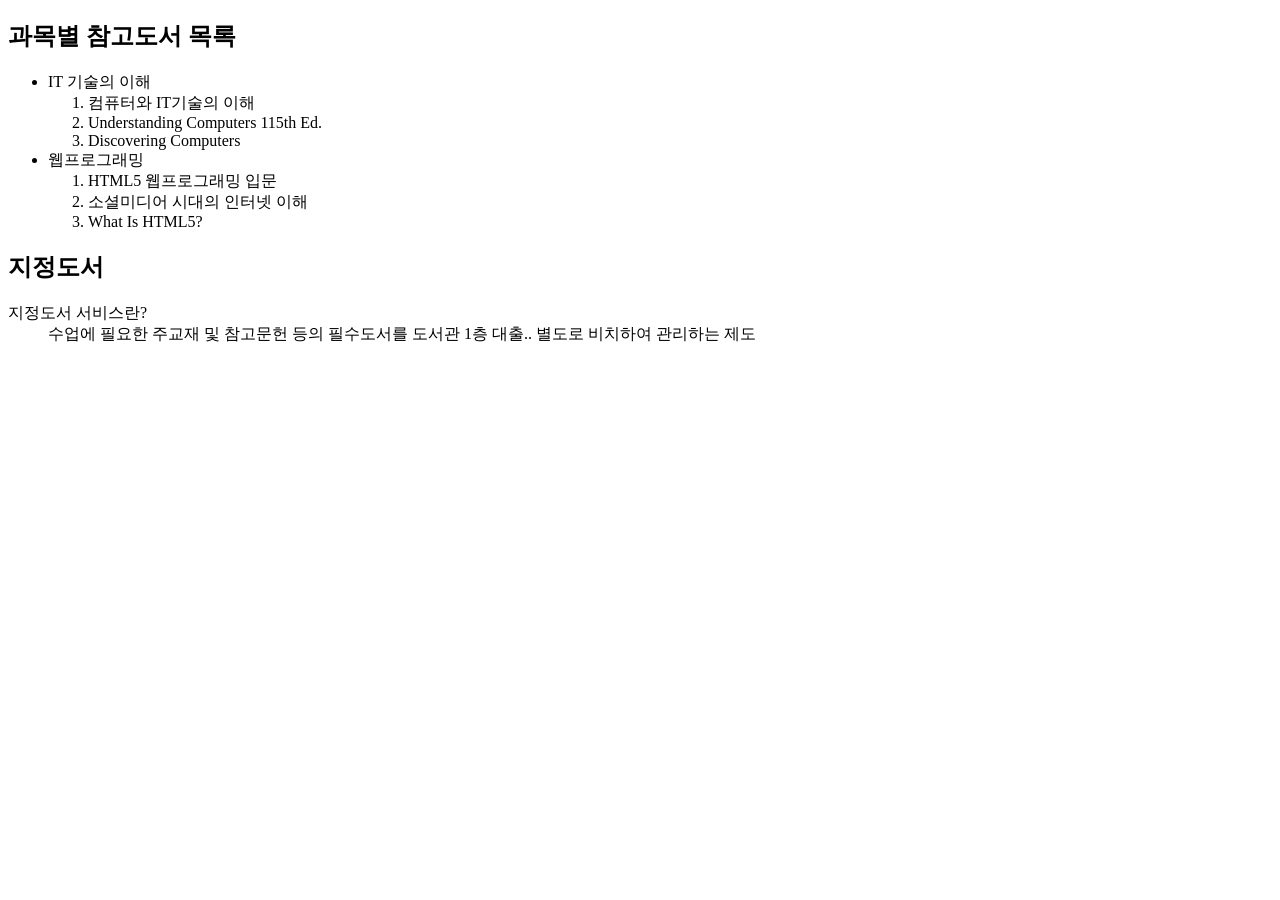
==== index.html @ 198ccd4f "커밋" ====
<!DOCTYPE html>
<html>
    <head>
        <meta charset="UTF-8">
    </head>
    <body>
        <h2>과목별 참고도서 목록</h2>
        <ul>
            <li>IT 기술의 이해</li>
            <ol>
                <li>컴퓨터와 IT기술의 이해</li>
                <li>Understanding Computers 115th Ed.</li>
                <li>Discovering Computers</li>
            </ol>
            <li>웹프로그래밍</li>
            <ol>
                <li>HTML5 웹프로그래밍 입문</li>
                <li>소셜미디어 시대의 인터넷 이해</li>
                <li> What Is HTML5?</li>
            </ol>
        </ul>
        <h2>지정도서</h2>
        <dl>
            <dt>지정도서 서비스란?</dt>
            <dd>수업에 필요한 주교재 및 참고문헌 등의 필수도서를 도서관 1층 대출..
                별도로 비치하여 관리하는 제도</dd>
        </dl>
    </body>
</html>
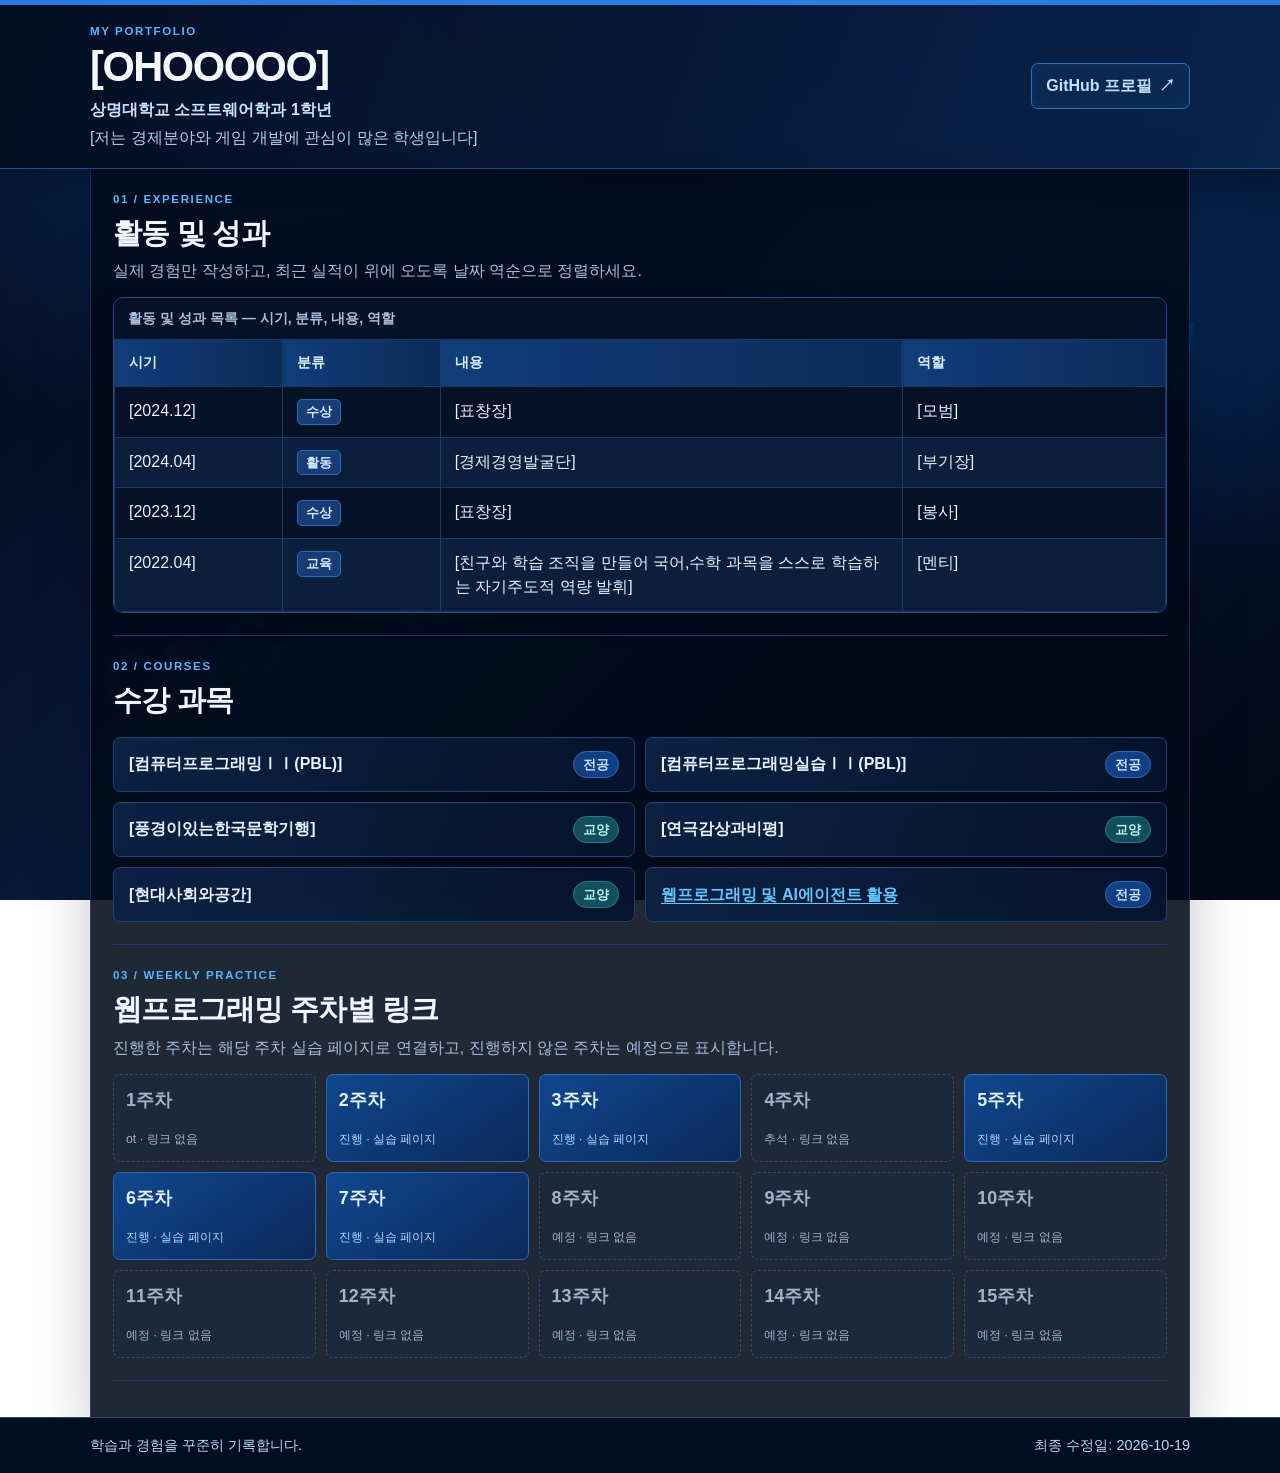
==== commit 8a895c71: "Update portfolio files" ====
--- a/index.html
+++ b/index.html
@@ -1,29 +1,101 @@
 <!DOCTYPE html>
-<html>
-    <head>
-        <meta charset="UTF-8">
-    </head>
-    <body>
-        <h2>과목별 참고도서 목록</h2>
-        <ul>
-            <li>IT 기술의 이해</li>
-            <ol>
-                <li>컴퓨터와 IT기술의 이해</li>
-                <li>Understanding Computers 115th Ed.</li>
-                <li>Discovering Computers</li>
-            </ol>
-            <li>웹프로그래밍</li>
-            <ol>
-                <li>HTML5 웹프로그래밍 입문</li>
-                <li>소셜미디어 시대의 인터넷 이해</li>
-                <li> What Is HTML5?</li>
-            </ol>
-        </ul>
-        <h2>지정도서</h2>
-        <dl>
-            <dt>지정도서 서비스란?</dt>
-            <dd>수업에 필요한 주교재 및 참고문헌 등의 필수도서를 도서관 1층 대출..
-                별도로 비치하여 관리하는 제도</dd>
-        </dl>
-    </body>
-</html>+<html lang="ko">
+<head>
+  <meta charset="UTF-8">
+  <meta name="viewport" content="width=device-width, initial-scale=1.0">
+  <title>개인 이력서 | 상명대학교 소프트웨어학과</title>
+  <meta name="description" content="학습 과정과 프로젝트 활동을 정리한 개인 이력서 웹페이지입니다.">
+  <link rel="stylesheet" href="style.css">
+</head>
+<body>
+  <a class="skip-link" href="#main">본문 바로가기</a>
+  <!-- F-01, F-02: 상단 header에는 활동명, 지정 소속, 50자 이내 소개, GitHub 링크만 둡니다. -->
+  <header class="site-header">
+    <div class="container header-inner">
+      <div class="identity">
+        <p class="eyebrow">MY PORTFOLIO</p>
+        <h1>[OHOOOOO]</h1>
+        <p class="school">상명대학교 소프트웨어학과 1학년</p>
+        <p class="intro">[저는 경제분야와 게임 개발에 관심이 많은 학생입니다]</p>
+      </div>
+      <!-- 본인 GitHub 프로필 링크를 한 개만 기재합니다. 이메일·전화번호 등 다른 연락처는 넣지 않습니다. -->
+      <a class="github-link" href="https://github.com/opuhf1" target="_blank" rel="noopener noreferrer">GitHub 프로필 <span aria-hidden="true">↗</span></a>
+    </div>
+  </header>
+
+  <main id="main" class="container">
+    <!-- 화면 설계 순서 1: 실적 표 -->
+    <section id="achievements" class="section" aria-labelledby="achievements-title">
+      <div class="section-heading">
+        <p class="section-label">01 / EXPERIENCE</p>
+        <h2 id="achievements-title">활동 및 성과</h2>
+        <p>실제 경험만 작성하고, 최근 실적이 위에 오도록 날짜 역순으로 정렬하세요.</p>
+      </div>
+      <div class="table-wrap">
+        <table>
+          <caption>활동 및 성과 목록 — 시기, 분류, 내용, 역할</caption>
+          <thead><tr><th scope="col">시기</th><th scope="col">분류</th><th scope="col">내용</th><th scope="col">역할</th></tr></thead>
+          <tbody>
+            <tr><td>[2024.12]</td><td><span class="tag">수상</span></td><td>[표창장]</td><td>[모범]</td></tr>
+            <tr><td>[2024.04]</td><td><span class="tag">활동</span></td><td>[경제경영발굴단]</td><td>[부기장]</td></tr>
+             <tr><td>[2023.12]</td><td><span class="tag">수상</span></td><td>[표창장]</td><td>[봉사]</td></tr>
+            <tr><td>[2022.04]</td><td><span class="tag">교육</span></td><td>[친구와 학습 조직을 만들어 국어,수학 과목을 스스로 학습하는 자기주도적 역량 발휘]</td><td>[멘티]</td></tr>
+          </tbody>
+        </table>
+      </div>
+      
+    </section>
+
+    <!-- 화면 설계 순서 2: 수강 과목 -->
+    <section id="courses" class="section" aria-labelledby="courses-title">
+      <div class="section-heading">
+        <p class="section-label">02 / COURSES</p>
+        <h2 id="courses-title">수강 과목</h2>
+      </div>
+      <ul class="course-list">
+        <li><span class="course-name">[컴퓨터프로그래밍ⅠⅠ(PBL)]</span><span class="course-type major">전공</span></li>
+        <li><span class="course-name">[컴퓨터프로그래밍실습ⅠⅠ(PBL)]</span><span class="course-type major">전공</span></li>
+        <li><span class="course-name">[풍경이있는한국문학기행]</span><span class="course-type liberal">교양</span></li>
+        <li><span class="course-name">[연극감상과비평]</span><span class="course-type liberal">교양</span></li>
+        <li><span class="course-name">[현대사회와공간]</span><span class="course-type liberal">교양</span></li>
+        <li><a class="course-name course-link" href="#weekly">웹프로그래밍 및 AI에이전트 활용</a><span class="course-type major">전공</span></li>
+      </ul>
+    </section>
+
+    <!-- 화면 설계 순서 3: 주차별 실습 링크 -->
+    <section id="weekly" class="section" aria-labelledby="weekly-title">
+      <div class="section-heading">
+        <p class="section-label">03 / WEEKLY PRACTICE</p>
+        <h2 id="weekly-title">웹프로그래밍 주차별 링크</h2>
+        <p>진행한 주차는 해당 주차 실습 페이지로 연결하고, 진행하지 않은 주차는 예정으로 표시합니다.</p>
+      </div>
+      <ol class="week-grid" aria-label="1주차부터 15주차까지의 실습 상태">
+        <li><a class="week-card planned"><span>1주차</span><small>ot · 링크 없음</small></a></li>
+        <li><a class="week-card complete" href="weekly/week-2.html"><span>2주차</span><small>진행 · 실습 페이지</small></a></li>
+        <li><a class="week-card complete" href="weekly/week-3.html"><span>3주차</span><small>진행 · 실습 페이지</small></a></li>
+        <li><a class="week-card planned"><span>4주차</span><small>추석 · 링크 없음</small></a></li>
+        <li><a class="week-card complete" href="weekly/week-5.html"><span>5주차</span><small>진행 · 실습 페이지</small></a></li>
+        <li><a class="week-card complete" href="weekly/week-6.html"><span>6주차</span><small>진행 · 실습 페이지</small></a></li>
+        <li><a class="week-card complete" href="weekly/week-7.html"><span>7주차</span><small>진행 · 실습 페이지</small></a></li>
+        <li><span class="week-card planned"><span>8주차</span><small>예정 · 링크 없음</small></span></li>
+        <li><span class="week-card planned"><span>9주차</span><small>예정 · 링크 없음</small></span></li>
+        <li><span class="week-card planned"><span>10주차</span><small>예정 · 링크 없음</small></span></li>
+        <li><span class="week-card planned"><span>11주차</span><small>예정 · 링크 없음</small></span></li>
+        <li><span class="week-card planned"><span>12주차</span><small>예정 · 링크 없음</small></span></li>
+        <li><span class="week-card planned"><span>13주차</span><small>예정 · 링크 없음</small></span></li>
+        <li><span class="week-card planned"><span>14주차</span><small>예정 · 링크 없음</small></span></li>
+        <li><span class="week-card planned"><span>15주차</span><small>예정 · 링크 없음</small></span></li>
+      </ol>
+      
+    </section>
+  </main>
+
+  
+  <footer class="site-footer">
+    <div class="container footer-inner">
+      <p>학습과 경험을 꾸준히 기록합니다.</p>
+      <p>최종 수정일: <time datetime="YYYY-MM-DD">2026-10-19</time></p>
+    </div>
+  </footer>
+</body>
+</html>
--- a/style.css
+++ b/style.css
@@ -0,0 +1,61 @@
+@charset "UTF-8";
+:root{--ink:#e8f1ff;--muted:#a8bddb;--line:#203b68;--paper:rgba(5,17,39,.94);--bg:#020817;--blue:#43a5ff;--blue-light:#102d59;--gold:#58baff;--gold-light:#16375e;--radius:10px}
+*{box-sizing:border-box}
+html{scroll-behavior:smooth}
+body{margin:0;color:var(--ink);font-family:Arial,"Noto Sans KR","Malgun Gothic",sans-serif;line-height:1.5;background:radial-gradient(ellipse at 18% 8%,rgba(20,93,195,.35),transparent 32%),radial-gradient(ellipse at 85% 35%,rgba(0,116,255,.2),transparent 34%),linear-gradient(135deg,#020817 0%,#071b3b 48%,#020817 100%);background-attachment:fixed;position:relative}
+/* 컴퓨터·코딩 분위기의 배경 패턴 */
+body:before{content:"</>   { }   01   10   CSS   HTML   CODE   //";position:fixed;inset:0;z-index:-1;pointer-events:none;display:flex;align-items:center;justify-content:center;overflow:hidden;color:rgba(73,157,255,.075);font:900 clamp(2rem,7vw,7rem)/1.8 Consolas,monospace;letter-spacing:.12em;word-spacing:.5em;transform:rotate(-17deg);text-align:center}
+a{color:inherit}
+.container{width:min(1100px,calc(100% - 40px));margin-inline:auto}
+.skip-link{position:absolute;left:12px;top:-60px;z-index:20;background:#071a36;color:#fff;padding:10px 14px;border:2px solid var(--blue)}
+.skip-link:focus{top:12px}
+.site-header{background:linear-gradient(110deg,rgba(3,14,33,.98),rgba(8,35,77,.96));border-top:5px solid #287de0;border-bottom:1px solid #1b4d8a;box-shadow:0 10px 35px rgba(0,0,0,.28)}
+.header-inner{min-height:0;display:flex;align-items:center;justify-content:space-between;gap:24px;padding:22px 0;position:relative}
+.identity{min-width:0}
+.eyebrow,.section-label{margin:0 0 4px;color:#56b7ff;font-size:.72rem;font-weight:800;letter-spacing:.14em}
+h1,h2,p{margin-top:0}
+h1{font-size:clamp(1.8rem,3.5vw,2.6rem);line-height:1.12;letter-spacing:-.035em;margin-bottom:7px;color:#f4f8ff}
+.school{font-weight:700;margin-bottom:4px;color:#c9e2ff}
+.intro{margin:0;max-width:650px;color:#b8cde8}
+.github-link{flex:none;display:inline-flex;align-items:center;gap:7px;padding:10px 14px;border:1px solid #2b73bd;border-radius:7px;background:#0b2850;color:#bde4ff;text-decoration:none;font-weight:700;white-space:nowrap;box-shadow:inset 0 0 16px rgba(42,139,255,.08)}
+.github-link:hover,.github-link:focus-visible,.course-link:hover,.course-link:focus-visible{text-decoration:underline;box-shadow:0 0 0 2px rgba(67,165,255,.22)}
+main{padding:0 22px 36px;background:rgba(2,11,27,.88);border-left:1px solid rgba(53,112,184,.35);border-right:1px solid rgba(53,112,184,.35);box-shadow:0 18px 55px rgba(0,0,0,.22)}
+.section{padding:25px 0;border-bottom:1px solid var(--line);scroll-margin-top:12px}
+.section-heading{margin-bottom:14px}
+.section-heading h2{font-size:clamp(1.35rem,2.5vw,1.8rem);letter-spacing:-.025em;margin:0 0 4px;color:#f0f6ff}
+.section-heading>p:last-child{margin-bottom:0;color:var(--muted)}
+.table-wrap{overflow-x:auto;background:rgba(5,18,41,.9);border:1px solid #204b83;border-radius:var(--radius);box-shadow:0 8px 26px rgba(0,0,0,.16)}
+table{width:100%;border-collapse:collapse;table-layout:fixed;text-align:left;min-width:640px;border:1px solid #244b7b}
+caption{text-align:left;padding:10px 14px;color:var(--muted);font-size:.88rem;font-weight:600}
+th,td{padding:12px 14px;border:1px solid #1b3b67;vertical-align:top;overflow-wrap:anywhere}
+th{background:linear-gradient(90deg,#103d7a,#0b2b57);color:#d8edff;font-size:.9rem;font-weight:800}
+tbody tr:nth-child(even){background:rgba(18,43,79,.55)}
+tbody tr:hover{background:rgba(23,73,125,.55)}
+th:nth-child(1){width:16%}th:nth-child(2){width:15%}th:nth-child(3){width:44%}th:nth-child(4){width:25%}
+td:first-child{white-space:nowrap;font-variant-numeric:tabular-nums}
+.tag{display:inline-block;background:#173d78;color:#d6eaff;padding:2px 8px;border:1px solid #2b6bb1;border-radius:5px;font-size:.82rem;font-weight:700;white-space:nowrap}
+.hint{font-size:.84rem;color:#9db5d5;margin:10px 0 0}
+.course-list{list-style:none;margin:0;padding:0;display:grid;grid-template-columns:repeat(2,minmax(0,1fr));gap:10px}
+.course-list li{display:flex;justify-content:space-between;align-items:center;gap:10px;padding:13px 15px;background:linear-gradient(110deg,rgba(12,34,68,.96),rgba(5,20,44,.96));border:1px solid #1e416f;border-radius:7px;min-width:0;box-shadow:inset 0 1px rgba(126,185,255,.04)}
+.course-name{font-weight:700;overflow-wrap:anywhere}
+.course-type{flex:none;font-size:.8rem;font-weight:700;padding:3px 9px;border-radius:20px}
+.major{background:#123f83;color:#c6e4ff;border:1px solid #2a6ec0}.liberal{background:#124e5b;color:#b8f6ee;border:1px solid #247e88}
+.course-link{color:#65c4ff;text-decoration:underline;text-underline-offset:3px}
+.week-grid{list-style:none;padding:0;margin:0;display:grid;grid-template-columns:repeat(5,minmax(0,1fr));gap:10px}
+.week-grid li{min-width:0}
+.week-card{min-height:88px;padding:12px;display:flex;flex-direction:column;justify-content:space-between;gap:8px;border-radius:7px;border:1px solid #254b7b;background:rgba(7,25,53,.96);text-decoration:none}
+a.week-card{transition:transform .15s ease,border-color .15s ease}
+a.week-card:hover,a.week-card:focus-visible{transform:translateY(-2px);border-color:#55b8ff;outline:2px solid transparent;box-shadow:0 0 0 2px rgba(65,160,255,.2),0 8px 20px rgba(0,0,0,.2)}
+.week-card>span{font-size:1.12rem;font-weight:800}
+.week-card small{font-size:.77rem;color:#9fb7d7}
+.week-card.complete{background:linear-gradient(145deg,#10468e,#0b2a5a);border-color:#276bb8;color:#e1f2ff}
+.week-card.complete small{color:#a9d9ff}
+.week-card.planned{background:rgba(28,42,63,.8);color:#a6b3c7;border-color:#354a67;border-style:dashed}
+.week-card.planned small{color:#a6b3c7}
+.site-footer{background:#030d20;color:#b9d9ff;padding:17px 0;border-top:1px solid #1c4b80}
+.footer-inner{display:flex;align-items:center;justify-content:space-between;gap:12px;flex-wrap:wrap}
+.footer-inner p{margin:0;color:#b9d9ff;font-size:.9rem}
+@media(min-width:721px){.header-inner{padding-block:18px}.section{padding-block:22px}}
+@media(max-width:720px){.container{width:calc(100% - 28px)}.header-inner{align-items:flex-start;flex-direction:column;gap:12px;padding-block:18px}.course-list{grid-template-columns:1fr}.week-grid{grid-template-columns:repeat(3,minmax(0,1fr))}.section{padding-block:22px}main{padding-inline:14px}th,td{padding:10px}}
+@media(max-width:390px){.week-grid{grid-template-columns:repeat(2,minmax(0,1fr))}.week-card{min-height:80px}}
+@media(prefers-reduced-motion:reduce){html{scroll-behavior:auto}*,*::before,*::after{transition:none!important}}
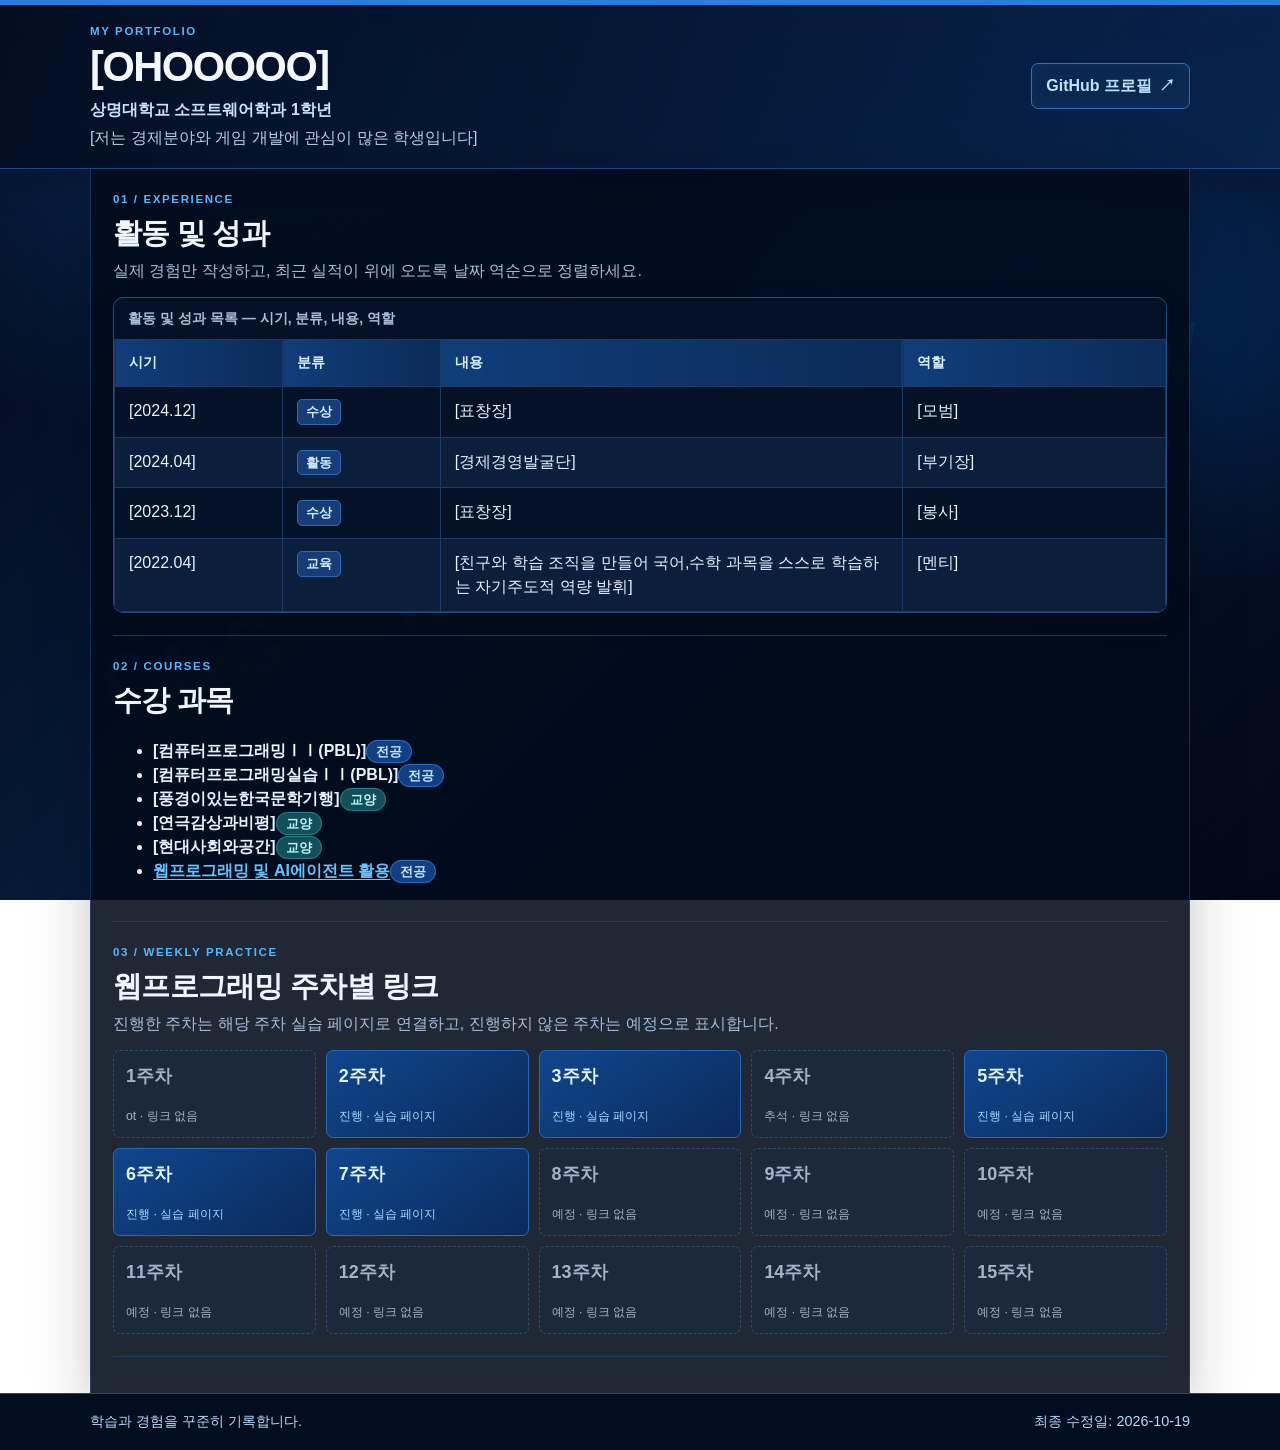
==== commit 534c4934: "과제" ====
--- a/index.html
+++ b/index.html
@@ -52,7 +52,7 @@
         <p class="section-label">02 / COURSES</p>
         <h2 id="courses-title">수강 과목</h2>
       </div>
-      <ul class="course-list">
+      <ul clgit config --global user.email "donglovenoodle@gmail.com"ass="course-list">
         <li><span class="course-name">[컴퓨터프로그래밍ⅠⅠ(PBL)]</span><span class="course-type major">전공</span></li>
         <li><span class="course-name">[컴퓨터프로그래밍실습ⅠⅠ(PBL)]</span><span class="course-type major">전공</span></li>
         <li><span class="course-name">[풍경이있는한국문학기행]</span><span class="course-type liberal">교양</span></li>
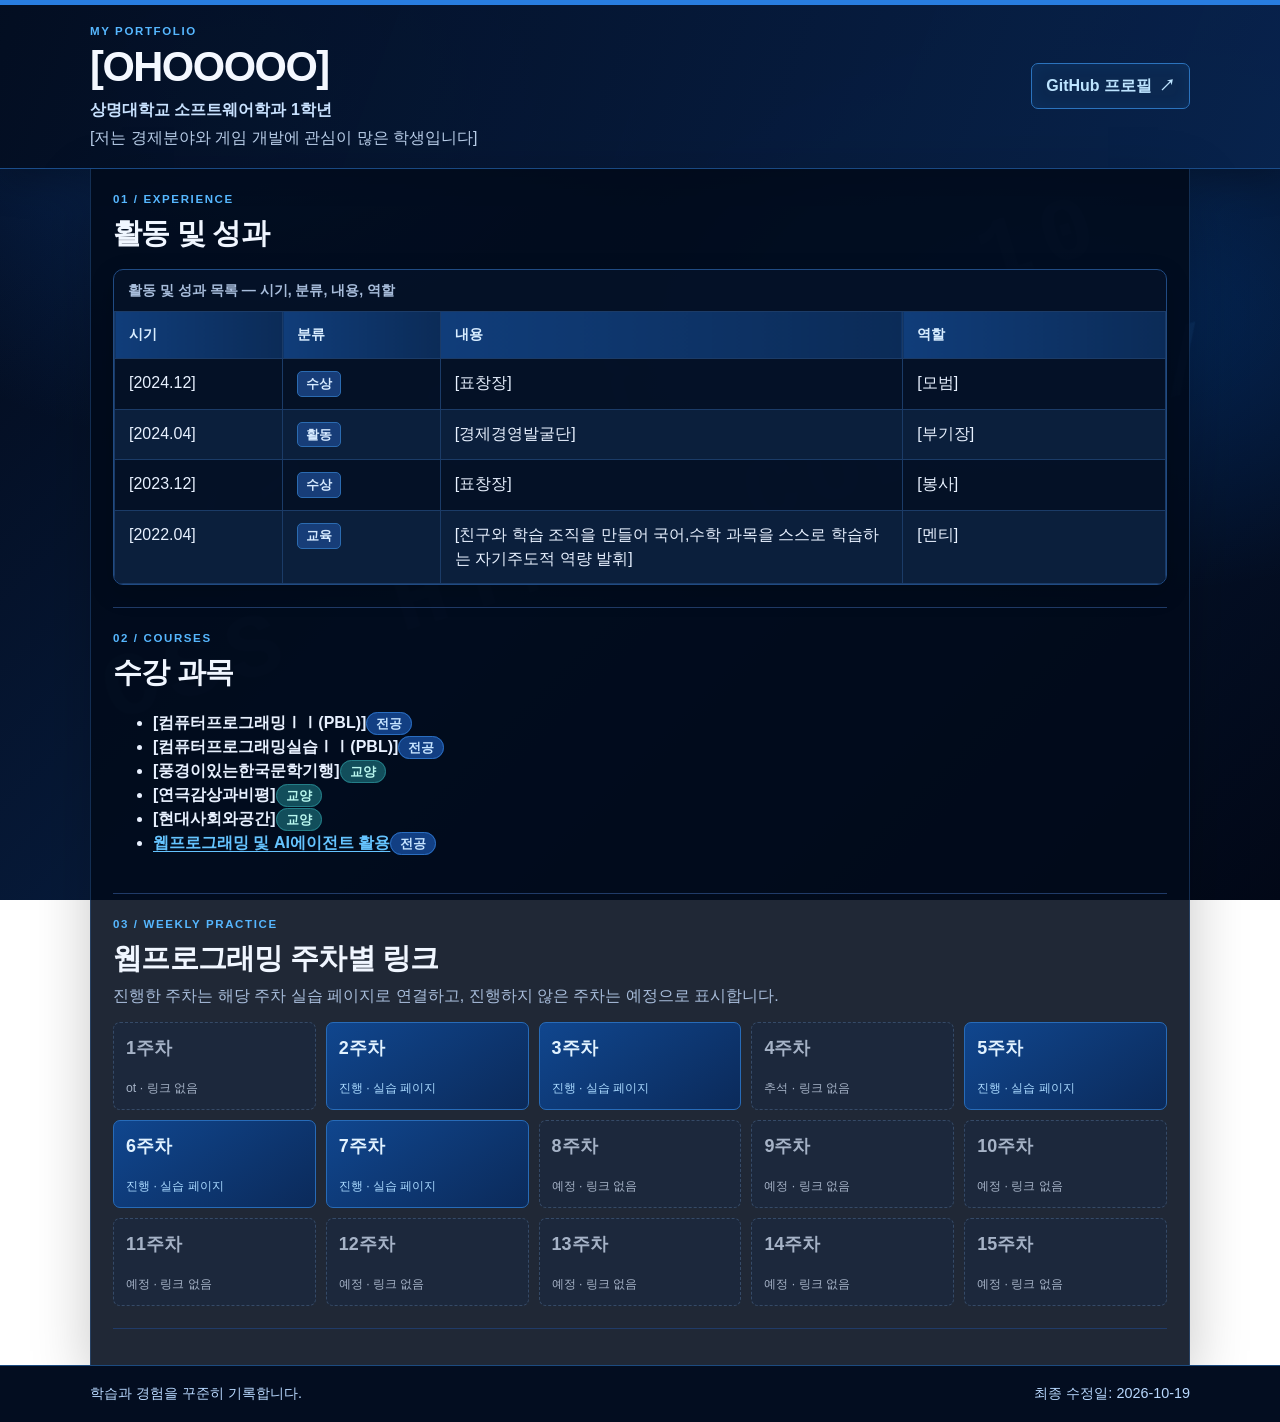
==== commit 82d649fc: "컴릿" ====
--- a/index.html
+++ b/index.html
@@ -9,7 +9,6 @@
 </head>
 <body>
   <a class="skip-link" href="#main">본문 바로가기</a>
-  <!-- F-01, F-02: 상단 header에는 활동명, 지정 소속, 50자 이내 소개, GitHub 링크만 둡니다. -->
   <header class="site-header">
     <div class="container header-inner">
       <div class="identity">
@@ -18,7 +17,6 @@
         <p class="school">상명대학교 소프트웨어학과 1학년</p>
         <p class="intro">[저는 경제분야와 게임 개발에 관심이 많은 학생입니다]</p>
       </div>
-      <!-- 본인 GitHub 프로필 링크를 한 개만 기재합니다. 이메일·전화번호 등 다른 연락처는 넣지 않습니다. -->
       <a class="github-link" href="https://github.com/opuhf1" target="_blank" rel="noopener noreferrer">GitHub 프로필 <span aria-hidden="true">↗</span></a>
     </div>
   </header>
@@ -29,7 +27,6 @@
       <div class="section-heading">
         <p class="section-label">01 / EXPERIENCE</p>
         <h2 id="achievements-title">활동 및 성과</h2>
-        <p>실제 경험만 작성하고, 최근 실적이 위에 오도록 날짜 역순으로 정렬하세요.</p>
       </div>
       <div class="table-wrap">
         <table>
@@ -99,3 +96,4 @@
   </footer>
 </body>
 </html>
+
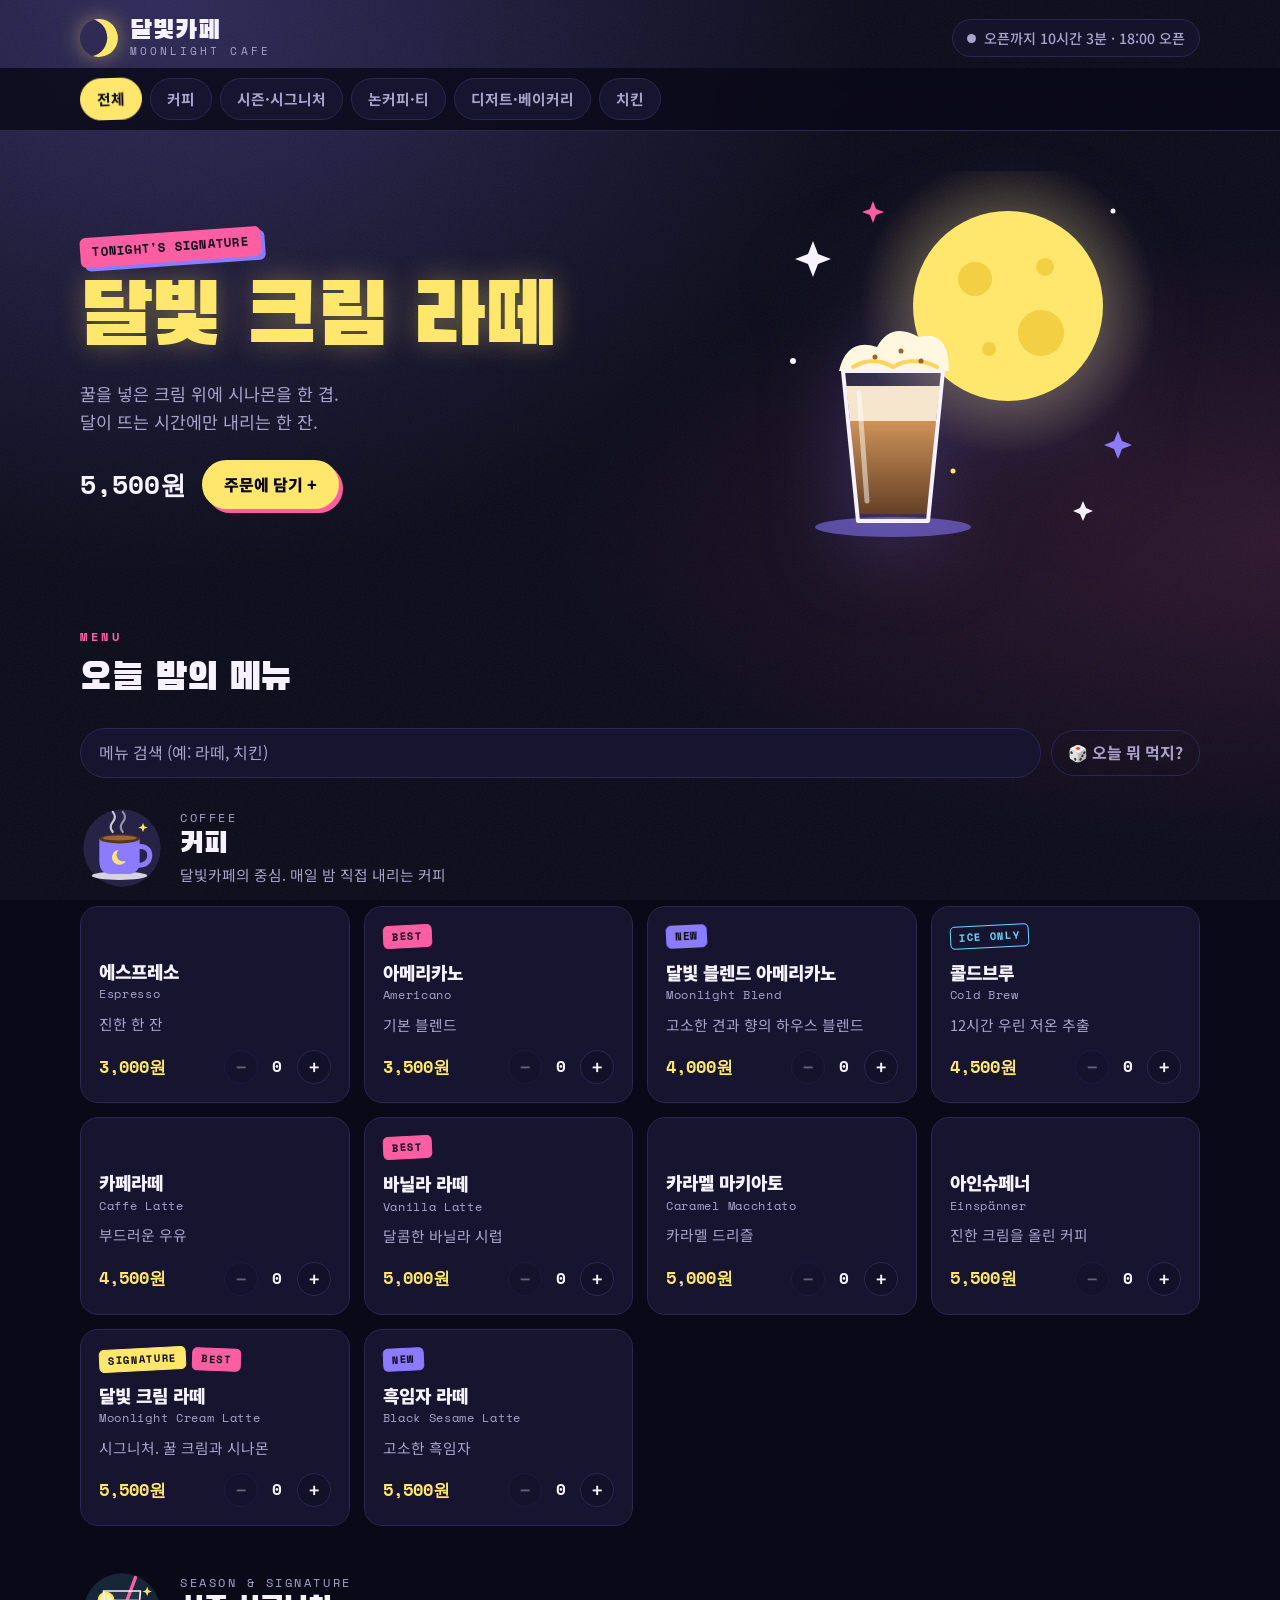
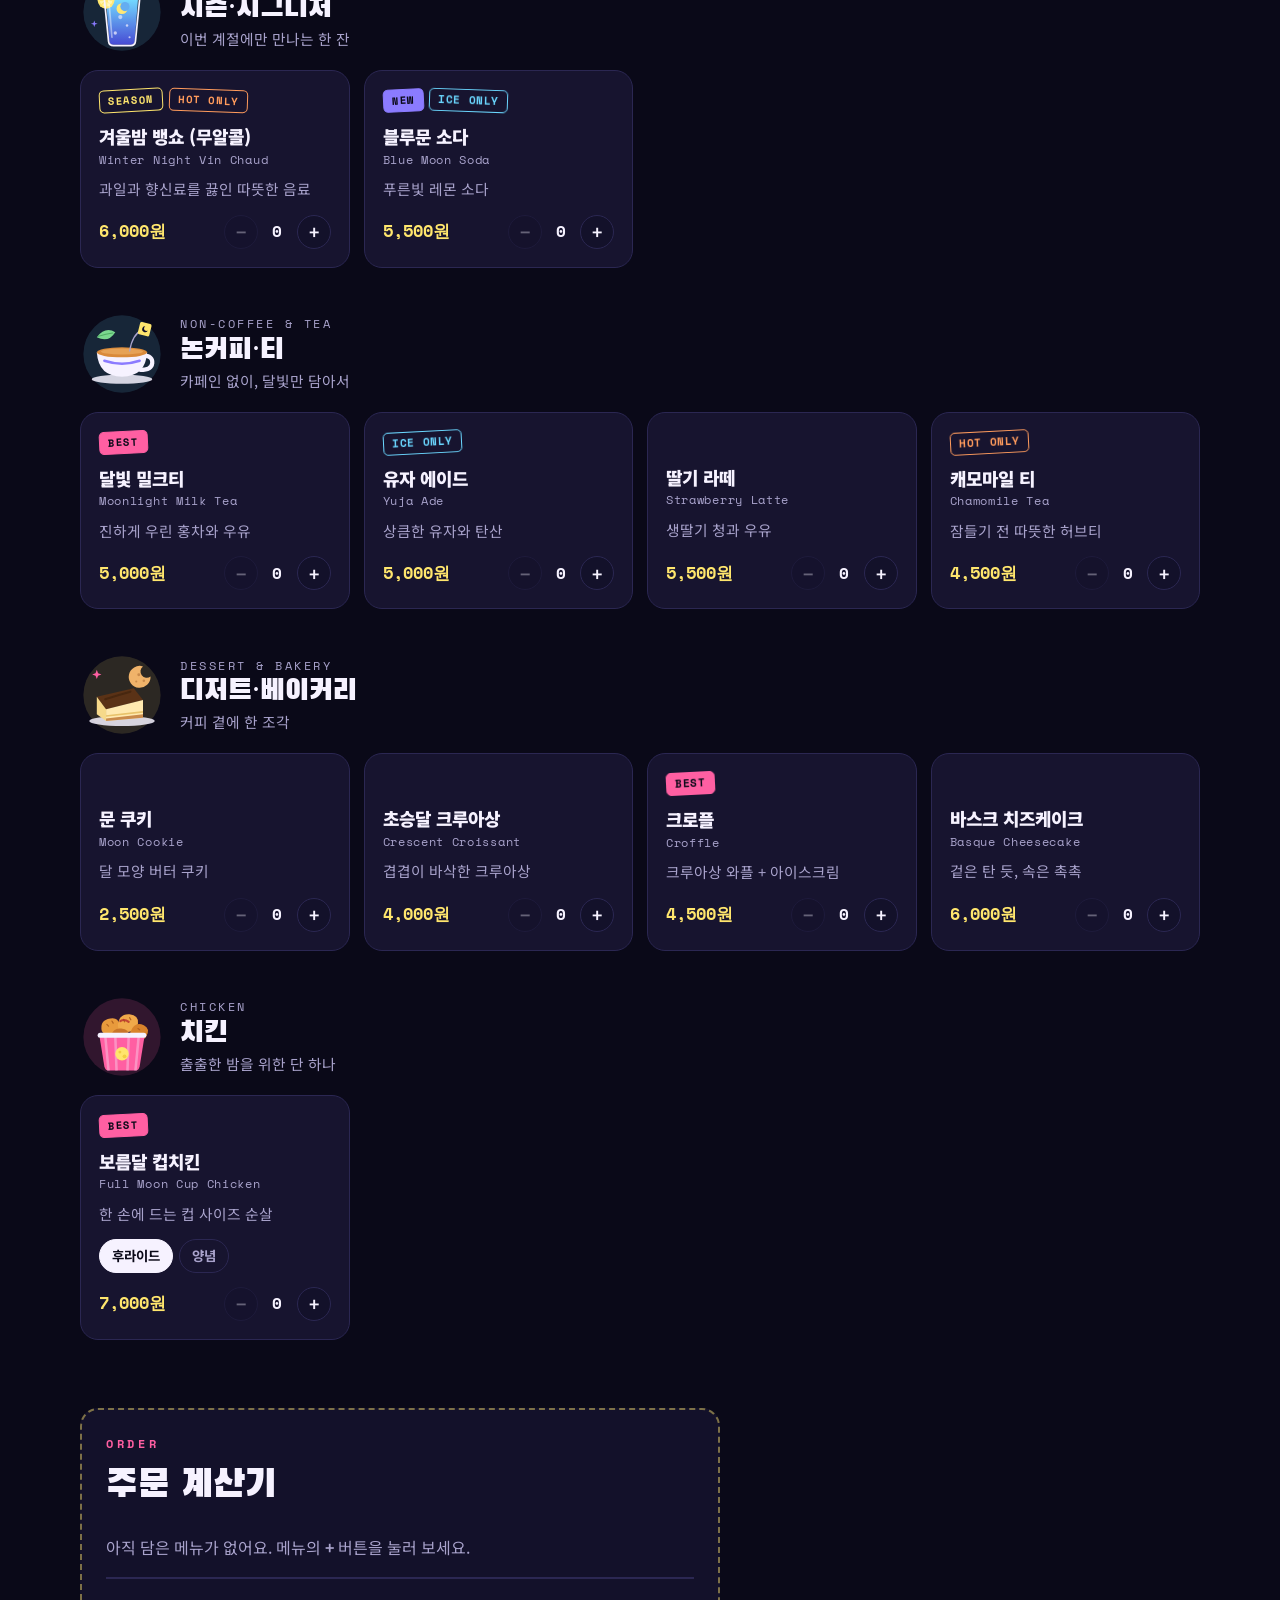
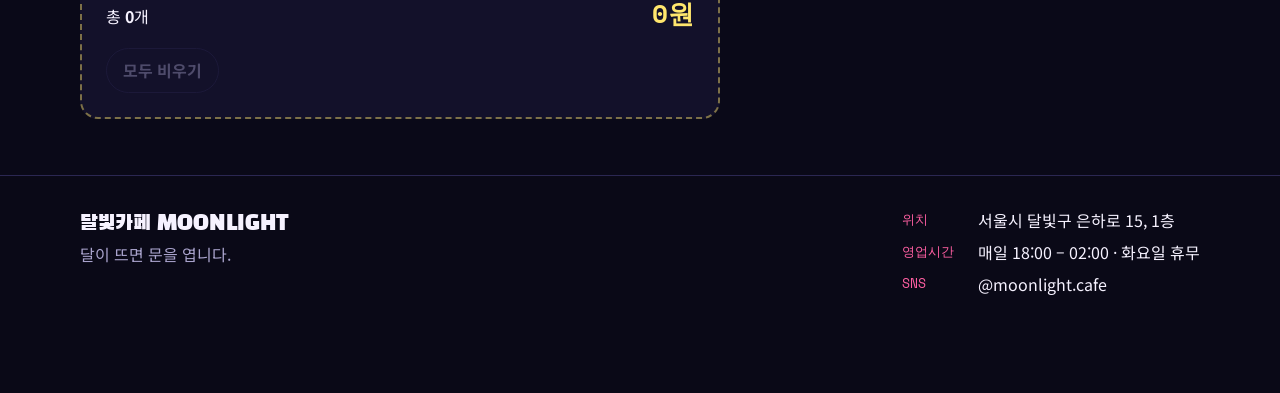
==== commit 207ce698: "달빛카페 메뉴판으로 메인 페이지 교체 - 메뉴 21개(커피 중심), 카테고리 탭, 영업 중 표시(한국 시간) - 주문 계산기, 메뉴 검색, 랜덤 추천, 주문 내역 저장(localS" ====
--- a/index.html
+++ b/index.html
@@ -3,97 +3,110 @@
 <head>
   <meta charset="UTF-8">
   <meta name="viewport" content="width=device-width, initial-scale=1.0">
-  <title>개인 이력서 | 상명대학교 소프트웨어학과</title>
-  <meta name="description" content="학습 과정과 프로젝트 활동을 정리한 개인 이력서 웹페이지입니다.">
+  <title>달빛카페 MOONLIGHT | 메뉴</title>
+  <meta name="description" content="밤에 문을 여는 달빛카페의 메뉴판입니다. 커피, 논커피, 디저트, 시즌 메뉴와 보름달 컵치킨.">
+  <meta name="theme-color" content="#0a0918">
+  <link rel="icon" href="data:image/svg+xml,<svg xmlns='http://www.w3.org/2000/svg' viewBox='0 0 100 100'><text y='.9em' font-size='90'>🌙</text></svg>">
+  <link rel="preconnect" href="https://fonts.googleapis.com">
+  <link rel="preconnect" href="https://fonts.gstatic.com" crossorigin>
+  <link rel="stylesheet" href="https://fonts.googleapis.com/css2?family=Black+Han+Sans&family=Noto+Sans+KR:wght@400;500;700;900&family=Space+Mono:wght@400;700&display=swap">
   <link rel="stylesheet" href="style.css">
+  <script src="script.js" defer></script>
 </head>
-<body>
-  <a class="skip-link" href="#main">본문 바로가기</a>
+<body id="top">
+  <a class="skip-link" href="#menu">메뉴 바로가기</a>
+
+  <!-- 헤더: 로고 + 영업 상태 -->
   <header class="site-header">
     <div class="container header-inner">
-      <div class="identity">
-        <p class="eyebrow">MY PORTFOLIO</p>
-        <h1>[OHOOOOO]</h1>
-        <p class="school">상명대학교 소프트웨어학과 1학년</p>
-        <p class="intro">[저는 경제분야와 게임 개발에 관심이 많은 학생입니다]</p>
-      </div>
-      <a class="github-link" href="https://github.com/opuhf1" target="_blank" rel="noopener noreferrer">GitHub 프로필 <span aria-hidden="true">↗</span></a>
+      <a class="brand" href="#top" aria-label="달빛카페 처음으로">
+        <span class="brand-moon" aria-hidden="true"></span>
+        <div class="brand-text">
+          <h1 class="brand-name">달빛카페</h1>
+          <small>MOONLIGHT CAFE</small>
+        </div>
+      </a>
+      <p class="status" id="open-status" aria-live="polite">
+        <span class="status-dot" aria-hidden="true"></span>
+        <span class="status-text">영업 정보를 확인하는 중…</span>
+      </p>
     </div>
   </header>
 
-  <main id="main" class="container">
-    <!-- 화면 설계 순서 1: 실적 표 -->
-    <section id="achievements" class="section" aria-labelledby="achievements-title">
-      <div class="section-heading">
-        <p class="section-label">01 / EXPERIENCE</p>
-        <h2 id="achievements-title">활동 및 성과</h2>
+  <!-- 카테고리 탭 (script.js가 버튼을 채움) -->
+  <nav class="tabs" aria-label="메뉴 분류">
+    <div class="container tabs-inner" id="tabs"></div>
+  </nav>
+
+  <main>
+    <!-- 히어로: 오늘 밤의 시그니처 -->
+    <section class="hero container" aria-labelledby="hero-title">
+      <div class="hero-text">
+        <p class="sticker">TONIGHT'S SIGNATURE</p>
+        <h2 id="hero-title">달빛 크림 라떼</h2>
+        <p class="hero-desc">꿀을 넣은 크림 위에 시나몬을 한 겹.<br>달이 뜨는 시간에만 내리는 한 잔.</p>
+        <div class="hero-buy">
+          <span class="hero-price">5,500원</span>
+          <button type="button" class="btn-primary" data-action="plus" data-id="moon-cream-latte">주문에 담기 +</button>
+        </div>
       </div>
-      <div class="table-wrap">
-        <table>
-          <caption>활동 및 성과 목록 — 시기, 분류, 내용, 역할</caption>
-          <thead><tr><th scope="col">시기</th><th scope="col">분류</th><th scope="col">내용</th><th scope="col">역할</th></tr></thead>
-          <tbody>
-            <tr><td>[2024.12]</td><td><span class="tag">수상</span></td><td>[표창장]</td><td>[모범]</td></tr>
-            <tr><td>[2024.04]</td><td><span class="tag">활동</span></td><td>[경제경영발굴단]</td><td>[부기장]</td></tr>
-             <tr><td>[2023.12]</td><td><span class="tag">수상</span></td><td>[표창장]</td><td>[봉사]</td></tr>
-            <tr><td>[2022.04]</td><td><span class="tag">교육</span></td><td>[친구와 학습 조직을 만들어 국어,수학 과목을 스스로 학습하는 자기주도적 역량 발휘]</td><td>[멘티]</td></tr>
-          </tbody>
-        </table>
-      </div>
-      
+      <img class="hero-img" src="images/hero.svg" width="400" height="400" alt="보름달 아래 달빛 크림 라떼 일러스트">
     </section>
 
-    <!-- 화면 설계 순서 2: 수강 과목 -->
-    <section id="courses" class="section" aria-labelledby="courses-title">
-      <div class="section-heading">
-        <p class="section-label">02 / COURSES</p>
-        <h2 id="courses-title">수강 과목</h2>
+    <!-- 메뉴 목록 (script.js가 채움) -->
+    <section id="menu" class="menu container" aria-labelledby="menu-title">
+      <div class="section-head">
+        <p class="eyebrow">MENU</p>
+        <h2 id="menu-title">오늘 밤의 메뉴</h2>
       </div>
-      <ul clgit config --global user.email "donglovenoodle@gmail.com"ass="course-list">
-        <li><span class="course-name">[컴퓨터프로그래밍ⅠⅠ(PBL)]</span><span class="course-type major">전공</span></li>
-        <li><span class="course-name">[컴퓨터프로그래밍실습ⅠⅠ(PBL)]</span><span class="course-type major">전공</span></li>
-        <li><span class="course-name">[풍경이있는한국문학기행]</span><span class="course-type liberal">교양</span></li>
-        <li><span class="course-name">[연극감상과비평]</span><span class="course-type liberal">교양</span></li>
-        <li><span class="course-name">[현대사회와공간]</span><span class="course-type liberal">교양</span></li>
-        <li><a class="course-name course-link" href="#weekly">웹프로그래밍 및 AI에이전트 활용</a><span class="course-type major">전공</span></li>
-      </ul>
+      <!-- 메뉴 검색 + 랜덤 추천 -->
+      <div class="menu-tools">
+        <input class="search" type="search" id="menu-search" placeholder="메뉴 검색 (예: 라떼, 치킨)" aria-label="메뉴 검색" autocomplete="off">
+        <button type="button" class="btn-ghost pick-btn" data-action="pick">🎲 오늘 뭐 먹지?</button>
+        <div class="pick-result" id="pick-result" aria-live="polite" hidden></div>
+      </div>
+      <div id="menu-list"></div>
+      <noscript>
+        <p class="cart-empty">메뉴를 보려면 브라우저에서 JavaScript를 켜 주세요.</p>
+      </noscript>
     </section>
 
-    <!-- 화면 설계 순서 3: 주차별 실습 링크 -->
-    <section id="weekly" class="section" aria-labelledby="weekly-title">
-      <div class="section-heading">
-        <p class="section-label">03 / WEEKLY PRACTICE</p>
-        <h2 id="weekly-title">웹프로그래밍 주차별 링크</h2>
-        <p>진행한 주차는 해당 주차 실습 페이지로 연결하고, 진행하지 않은 주차는 예정으로 표시합니다.</p>
+    <!-- 주문 계산기 -->
+    <section id="cart" class="cart container" aria-labelledby="cart-title">
+      <div class="cart-box">
+        <div class="section-head">
+          <p class="eyebrow">ORDER</p>
+          <h2 id="cart-title">주문 계산기</h2>
+        </div>
+        <p class="cart-empty" id="cart-empty">아직 담은 메뉴가 없어요. 메뉴의 <b>+</b> 버튼을 눌러 보세요.</p>
+        <ul class="cart-list" id="cart-list"></ul>
+        <div class="cart-total">
+          <span>총 <b id="cart-count">0</b>개</span>
+          <strong id="cart-total" aria-live="polite">0원</strong>
+        </div>
+        <button type="button" class="btn-ghost" id="cart-clear" data-action="clear" disabled>모두 비우기</button>
       </div>
-      <ol class="week-grid" aria-label="1주차부터 15주차까지의 실습 상태">
-        <li><a class="week-card planned"><span>1주차</span><small>ot · 링크 없음</small></a></li>
-        <li><a class="week-card complete" href="weekly/week-2.html"><span>2주차</span><small>진행 · 실습 페이지</small></a></li>
-        <li><a class="week-card complete" href="weekly/week-3.html"><span>3주차</span><small>진행 · 실습 페이지</small></a></li>
-        <li><a class="week-card planned"><span>4주차</span><small>추석 · 링크 없음</small></a></li>
-        <li><a class="week-card complete" href="weekly/week-5.html"><span>5주차</span><small>진행 · 실습 페이지</small></a></li>
-        <li><a class="week-card complete" href="weekly/week-6.html"><span>6주차</span><small>진행 · 실습 페이지</small></a></li>
-        <li><a class="week-card complete" href="weekly/week-7.html"><span>7주차</span><small>진행 · 실습 페이지</small></a></li>
-        <li><span class="week-card planned"><span>8주차</span><small>예정 · 링크 없음</small></span></li>
-        <li><span class="week-card planned"><span>9주차</span><small>예정 · 링크 없음</small></span></li>
-        <li><span class="week-card planned"><span>10주차</span><small>예정 · 링크 없음</small></span></li>
-        <li><span class="week-card planned"><span>11주차</span><small>예정 · 링크 없음</small></span></li>
-        <li><span class="week-card planned"><span>12주차</span><small>예정 · 링크 없음</small></span></li>
-        <li><span class="week-card planned"><span>13주차</span><small>예정 · 링크 없음</small></span></li>
-        <li><span class="week-card planned"><span>14주차</span><small>예정 · 링크 없음</small></span></li>
-        <li><span class="week-card planned"><span>15주차</span><small>예정 · 링크 없음</small></span></li>
-      </ol>
-      
     </section>
   </main>
 
-  
+  <!-- 화면 아래 고정 주문 바 -->
+  <a class="cart-bar" id="cart-bar" href="#cart" hidden>
+    <span>🌙 <b id="bar-count">0</b>개 담음</span>
+    <strong id="bar-total">0원</strong>
+  </a>
+
   <footer class="site-footer">
     <div class="container footer-inner">
-      <p>학습과 경험을 꾸준히 기록합니다.</p>
-      <p>최종 수정일: <time datetime="YYYY-MM-DD">2026-10-19</time></p>
+      <div>
+        <p class="footer-brand">달빛카페 MOONLIGHT</p>
+        <p>달이 뜨면 문을 엽니다.</p>
+      </div>
+      <dl class="info">
+        <div><dt>위치</dt><dd>서울시 달빛구 은하로 15, 1층</dd></div>
+        <div><dt>영업시간</dt><dd>매일 18:00 – 02:00 · 화요일 휴무</dd></div>
+        <div><dt>SNS</dt><dd>@moonlight.cafe</dd></div>
+      </dl>
     </div>
   </footer>
 </body>
 </html>
-
--- a/style.css
+++ b/style.css
@@ -1,61 +1,301 @@
 @charset "UTF-8";
-:root{--ink:#e8f1ff;--muted:#a8bddb;--line:#203b68;--paper:rgba(5,17,39,.94);--bg:#020817;--blue:#43a5ff;--blue-light:#102d59;--gold:#58baff;--gold-light:#16375e;--radius:10px}
-*{box-sizing:border-box}
-html{scroll-behavior:smooth}
-body{margin:0;color:var(--ink);font-family:Arial,"Noto Sans KR","Malgun Gothic",sans-serif;line-height:1.5;background:radial-gradient(ellipse at 18% 8%,rgba(20,93,195,.35),transparent 32%),radial-gradient(ellipse at 85% 35%,rgba(0,116,255,.2),transparent 34%),linear-gradient(135deg,#020817 0%,#071b3b 48%,#020817 100%);background-attachment:fixed;position:relative}
-/* 컴퓨터·코딩 분위기의 배경 패턴 */
-body:before{content:"</>   { }   01   10   CSS   HTML   CODE   //";position:fixed;inset:0;z-index:-1;pointer-events:none;display:flex;align-items:center;justify-content:center;overflow:hidden;color:rgba(73,157,255,.075);font:900 clamp(2rem,7vw,7rem)/1.8 Consolas,monospace;letter-spacing:.12em;word-spacing:.5em;transform:rotate(-17deg);text-align:center}
-a{color:inherit}
-.container{width:min(1100px,calc(100% - 40px));margin-inline:auto}
-.skip-link{position:absolute;left:12px;top:-60px;z-index:20;background:#071a36;color:#fff;padding:10px 14px;border:2px solid var(--blue)}
-.skip-link:focus{top:12px}
-.site-header{background:linear-gradient(110deg,rgba(3,14,33,.98),rgba(8,35,77,.96));border-top:5px solid #287de0;border-bottom:1px solid #1b4d8a;box-shadow:0 10px 35px rgba(0,0,0,.28)}
-.header-inner{min-height:0;display:flex;align-items:center;justify-content:space-between;gap:24px;padding:22px 0;position:relative}
-.identity{min-width:0}
-.eyebrow,.section-label{margin:0 0 4px;color:#56b7ff;font-size:.72rem;font-weight:800;letter-spacing:.14em}
-h1,h2,p{margin-top:0}
-h1{font-size:clamp(1.8rem,3.5vw,2.6rem);line-height:1.12;letter-spacing:-.035em;margin-bottom:7px;color:#f4f8ff}
-.school{font-weight:700;margin-bottom:4px;color:#c9e2ff}
-.intro{margin:0;max-width:650px;color:#b8cde8}
-.github-link{flex:none;display:inline-flex;align-items:center;gap:7px;padding:10px 14px;border:1px solid #2b73bd;border-radius:7px;background:#0b2850;color:#bde4ff;text-decoration:none;font-weight:700;white-space:nowrap;box-shadow:inset 0 0 16px rgba(42,139,255,.08)}
-.github-link:hover,.github-link:focus-visible,.course-link:hover,.course-link:focus-visible{text-decoration:underline;box-shadow:0 0 0 2px rgba(67,165,255,.22)}
-main{padding:0 22px 36px;background:rgba(2,11,27,.88);border-left:1px solid rgba(53,112,184,.35);border-right:1px solid rgba(53,112,184,.35);box-shadow:0 18px 55px rgba(0,0,0,.22)}
-.section{padding:25px 0;border-bottom:1px solid var(--line);scroll-margin-top:12px}
-.section-heading{margin-bottom:14px}
-.section-heading h2{font-size:clamp(1.35rem,2.5vw,1.8rem);letter-spacing:-.025em;margin:0 0 4px;color:#f0f6ff}
-.section-heading>p:last-child{margin-bottom:0;color:var(--muted)}
-.table-wrap{overflow-x:auto;background:rgba(5,18,41,.9);border:1px solid #204b83;border-radius:var(--radius);box-shadow:0 8px 26px rgba(0,0,0,.16)}
-table{width:100%;border-collapse:collapse;table-layout:fixed;text-align:left;min-width:640px;border:1px solid #244b7b}
-caption{text-align:left;padding:10px 14px;color:var(--muted);font-size:.88rem;font-weight:600}
-th,td{padding:12px 14px;border:1px solid #1b3b67;vertical-align:top;overflow-wrap:anywhere}
-th{background:linear-gradient(90deg,#103d7a,#0b2b57);color:#d8edff;font-size:.9rem;font-weight:800}
-tbody tr:nth-child(even){background:rgba(18,43,79,.55)}
-tbody tr:hover{background:rgba(23,73,125,.55)}
-th:nth-child(1){width:16%}th:nth-child(2){width:15%}th:nth-child(3){width:44%}th:nth-child(4){width:25%}
-td:first-child{white-space:nowrap;font-variant-numeric:tabular-nums}
-.tag{display:inline-block;background:#173d78;color:#d6eaff;padding:2px 8px;border:1px solid #2b6bb1;border-radius:5px;font-size:.82rem;font-weight:700;white-space:nowrap}
-.hint{font-size:.84rem;color:#9db5d5;margin:10px 0 0}
-.course-list{list-style:none;margin:0;padding:0;display:grid;grid-template-columns:repeat(2,minmax(0,1fr));gap:10px}
-.course-list li{display:flex;justify-content:space-between;align-items:center;gap:10px;padding:13px 15px;background:linear-gradient(110deg,rgba(12,34,68,.96),rgba(5,20,44,.96));border:1px solid #1e416f;border-radius:7px;min-width:0;box-shadow:inset 0 1px rgba(126,185,255,.04)}
-.course-name{font-weight:700;overflow-wrap:anywhere}
-.course-type{flex:none;font-size:.8rem;font-weight:700;padding:3px 9px;border-radius:20px}
-.major{background:#123f83;color:#c6e4ff;border:1px solid #2a6ec0}.liberal{background:#124e5b;color:#b8f6ee;border:1px solid #247e88}
-.course-link{color:#65c4ff;text-decoration:underline;text-underline-offset:3px}
-.week-grid{list-style:none;padding:0;margin:0;display:grid;grid-template-columns:repeat(5,minmax(0,1fr));gap:10px}
-.week-grid li{min-width:0}
-.week-card{min-height:88px;padding:12px;display:flex;flex-direction:column;justify-content:space-between;gap:8px;border-radius:7px;border:1px solid #254b7b;background:rgba(7,25,53,.96);text-decoration:none}
-a.week-card{transition:transform .15s ease,border-color .15s ease}
-a.week-card:hover,a.week-card:focus-visible{transform:translateY(-2px);border-color:#55b8ff;outline:2px solid transparent;box-shadow:0 0 0 2px rgba(65,160,255,.2),0 8px 20px rgba(0,0,0,.2)}
-.week-card>span{font-size:1.12rem;font-weight:800}
-.week-card small{font-size:.77rem;color:#9fb7d7}
-.week-card.complete{background:linear-gradient(145deg,#10468e,#0b2a5a);border-color:#276bb8;color:#e1f2ff}
-.week-card.complete small{color:#a9d9ff}
-.week-card.planned{background:rgba(28,42,63,.8);color:#a6b3c7;border-color:#354a67;border-style:dashed}
-.week-card.planned small{color:#a6b3c7}
-.site-footer{background:#030d20;color:#b9d9ff;padding:17px 0;border-top:1px solid #1c4b80}
-.footer-inner{display:flex;align-items:center;justify-content:space-between;gap:12px;flex-wrap:wrap}
-.footer-inner p{margin:0;color:#b9d9ff;font-size:.9rem}
-@media(min-width:721px){.header-inner{padding-block:18px}.section{padding-block:22px}}
-@media(max-width:720px){.container{width:calc(100% - 28px)}.header-inner{align-items:flex-start;flex-direction:column;gap:12px;padding-block:18px}.course-list{grid-template-columns:1fr}.week-grid{grid-template-columns:repeat(3,minmax(0,1fr))}.section{padding-block:22px}main{padding-inline:14px}th,td{padding:10px}}
-@media(max-width:390px){.week-grid{grid-template-columns:repeat(2,minmax(0,1fr))}.week-card{min-height:80px}}
-@media(prefers-reduced-motion:reduce){html{scroll-behavior:auto}*,*::before,*::after{transition:none!important}}
+
+/* ===== 달빛카페 · 힙한 달빛 테마 ===== */
+:root {
+  --bg: #0a0918;
+  --bg-2: #13112a;
+  --card: #17142f;
+  --card-hover: #1d1940;
+  --line: #2b2752;
+  --ink: #f6f2ff;
+  --muted: #a9a3cc;
+  --moon: #ffe66d;
+  --moon-deep: #f2cf43;
+  --pink: #ff5fa2;
+  --violet: #8b7bff;
+  --sky: #6ad7ff;
+  --radius: 18px;
+  --font-display: "Black Han Sans", "Noto Sans KR", sans-serif;
+  --font-body: "Noto Sans KR", "Malgun Gothic", sans-serif;
+  --font-mono: "Space Mono", Consolas, monospace;
+}
+
+* { box-sizing: border-box; }
+html { scroll-behavior: smooth; scroll-padding-top: 72px; }
+
+body {
+  margin: 0;
+  color: var(--ink);
+  font-family: var(--font-body);
+  line-height: 1.6;
+  background-color: var(--bg);
+  /* 노이즈 질감 + 보라·핑크 달빛 번짐 */
+  background-image:
+    url("data:image/svg+xml,%3Csvg xmlns='http://www.w3.org/2000/svg' width='160' height='160'%3E%3Cfilter id='n'%3E%3CfeTurbulence type='fractalNoise' baseFrequency='.9' numOctaves='2' stitchTiles='stitch'/%3E%3C/filter%3E%3Crect width='100%25' height='100%25' filter='url(%23n)' opacity='.07'/%3E%3C/svg%3E"),
+    radial-gradient(ellipse at 12% 0%, rgba(139, 123, 255, .28), transparent 45%),
+    radial-gradient(ellipse at 100% 60%, rgba(255, 95, 162, .14), transparent 40%);
+  background-attachment: fixed;
+}
+
+img { max-width: 100%; height: auto; display: block; }
+a { color: inherit; }
+button { font: inherit; color: inherit; cursor: pointer; }
+h1, h2, h3, h4, p { margin-top: 0; }
+
+.container { width: min(1120px, calc(100% - 32px)); margin-inline: auto; }
+
+.skip-link {
+  position: absolute; left: 12px; top: -60px; z-index: 50;
+  padding: 10px 14px; background: var(--moon); color: var(--bg);
+  font-weight: 700; border-radius: 8px;
+}
+.skip-link:focus { top: 12px; }
+
+:focus-visible { outline: 3px solid var(--moon); outline-offset: 3px; }
+
+/* ===== 헤더 ===== */
+.site-header { padding: 18px 0 10px; }
+.header-inner { display: flex; align-items: center; justify-content: space-between; gap: 16px; flex-wrap: wrap; }
+
+.brand { display: flex; align-items: center; gap: 12px; text-decoration: none; }
+.brand-moon {
+  width: 38px; height: 38px; border-radius: 50%;
+  /* 초승달: 안쪽 그림자로 깎아냄 */
+  box-shadow: inset -10px -4px 0 0 var(--moon), 0 0 22px rgba(255, 230, 109, .45);
+  transform: rotate(-20deg);
+}
+.brand-text { display: flex; flex-direction: column; line-height: 1.1; }
+.brand-name { margin: 0; font-family: var(--font-display); font-size: 1.6rem; font-weight: 400; line-height: 1.1; letter-spacing: .02em; }
+.brand-text small { font-family: var(--font-mono); font-size: .68rem; color: var(--muted); letter-spacing: .28em; }
+
+.status {
+  display: inline-flex; align-items: center; gap: 8px; margin: 0;
+  padding: 7px 14px; border-radius: 999px;
+  border: 1px solid var(--line); background: rgba(23, 20, 47, .8);
+  font-size: .88rem; font-weight: 500; color: var(--muted);
+}
+.status-dot { width: 9px; height: 9px; border-radius: 50%; background: var(--muted); }
+.status.is-open { color: var(--moon); border-color: rgba(255, 230, 109, .45); }
+.status.is-open .status-dot { background: var(--moon); box-shadow: 0 0 0 0 rgba(255, 230, 109, .7); animation: pulse 2s infinite; }
+@keyframes pulse {
+  0% { box-shadow: 0 0 0 0 rgba(255, 230, 109, .7); }
+  70% { box-shadow: 0 0 0 9px rgba(255, 230, 109, 0); }
+  100% { box-shadow: 0 0 0 0 rgba(255, 230, 109, 0); }
+}
+
+/* ===== 카테고리 탭 ===== */
+.tabs {
+  position: sticky; top: 0; z-index: 20;
+  background: rgba(10, 9, 24, .82);
+  backdrop-filter: blur(12px); -webkit-backdrop-filter: blur(12px);
+  border-bottom: 1px solid var(--line);
+}
+.tabs-inner { display: flex; gap: 8px; padding: 10px 0; overflow-x: auto; scrollbar-width: none; }
+.tabs-inner::-webkit-scrollbar { display: none; }
+.tab {
+  flex: none; padding: 8px 16px; border-radius: 999px;
+  border: 1px solid var(--line); background: var(--card);
+  font-size: .92rem; font-weight: 700; color: var(--muted);
+  transition: background .15s, color .15s, border-color .15s, transform .15s;
+}
+.tab:hover { color: var(--ink); border-color: var(--violet); }
+.tab.is-active { background: var(--moon); color: var(--bg); border-color: var(--moon); transform: rotate(-2deg); }
+
+/* ===== 히어로 ===== */
+.hero {
+  display: grid; grid-template-columns: 1.1fr .9fr; align-items: center; gap: 24px;
+  padding: 40px 0 24px;
+}
+.sticker {
+  display: inline-block; margin-bottom: 14px;
+  padding: 5px 12px; border-radius: 6px;
+  background: var(--pink); color: var(--bg);
+  font-family: var(--font-mono); font-size: .78rem; font-weight: 700; letter-spacing: .1em;
+  transform: rotate(-4deg);
+  box-shadow: 4px 4px 0 var(--violet);
+}
+.hero h2 {
+  font-family: var(--font-display); font-weight: 400;
+  font-size: clamp(2.8rem, 8vw, 5.4rem); line-height: 1.02; letter-spacing: -.01em;
+  margin-bottom: 16px;
+  color: var(--moon);
+  text-shadow: 0 0 28px rgba(255, 230, 109, .35);
+}
+.hero-desc { font-size: 1.08rem; color: var(--muted); margin-bottom: 24px; }
+.hero-buy { display: flex; align-items: center; gap: 16px; flex-wrap: wrap; }
+.hero-price { font-family: var(--font-mono); font-size: 1.6rem; font-weight: 700; }
+.hero-img { width: 100%; max-width: 400px; justify-self: center; filter: drop-shadow(0 20px 40px rgba(139, 123, 255, .25)); }
+
+.btn-primary {
+  padding: 12px 22px; border: 0; border-radius: 999px;
+  background: var(--moon); color: var(--bg);
+  font-weight: 900; font-size: 1rem;
+  box-shadow: 4px 4px 0 var(--pink);
+  transition: transform .15s, box-shadow .15s;
+}
+.btn-primary:hover { transform: translate(-2px, -2px); box-shadow: 6px 6px 0 var(--pink); }
+.btn-primary:active { transform: translate(2px, 2px); box-shadow: 1px 1px 0 var(--pink); }
+
+.btn-ghost {
+  margin-top: 14px; padding: 9px 16px; border-radius: 999px;
+  border: 1px solid var(--line); background: transparent; color: var(--muted); font-weight: 700;
+}
+.btn-ghost:hover:not(:disabled) { color: var(--ink); border-color: var(--pink); }
+.btn-ghost:disabled { opacity: .4; cursor: default; }
+
+/* ===== 섹션 공통 ===== */
+.section-head { margin-bottom: 18px; }
+.eyebrow { margin: 0 0 2px; font-family: var(--font-mono); font-size: .78rem; font-weight: 700; color: var(--pink); letter-spacing: .3em; }
+.section-head h2 { font-family: var(--font-display); font-weight: 400; font-size: clamp(1.8rem, 4vw, 2.4rem); margin: 0; }
+
+/* ===== 메뉴 ===== */
+.menu { padding: 32px 0 16px; }
+.menu-group { margin-bottom: 44px; animation: rise .35s ease both; }
+@keyframes rise { from { opacity: 0; transform: translateY(8px); } to { opacity: 1; transform: none; } }
+
+/* 검색 + 랜덤 추천 */
+.menu-tools { display: flex; flex-wrap: wrap; align-items: center; gap: 10px; margin-bottom: 28px; }
+.search {
+  flex: 1 1 240px; min-width: 0;
+  padding: 11px 18px; border-radius: 999px;
+  border: 1px solid var(--line); background: var(--card); color: var(--ink);
+  font: inherit;
+}
+.search::placeholder { color: var(--muted); }
+.search:focus { outline: none; border-color: var(--moon); box-shadow: 0 0 0 3px rgba(255, 230, 109, .25); }
+.pick-btn { margin-top: 0; }
+.pick-result {
+  width: 100%; display: flex; flex-wrap: wrap; align-items: center; gap: 10px 14px;
+  padding: 14px 18px; border-radius: var(--radius);
+  background: var(--bg-2); border: 1px dashed rgba(255, 95, 162, .6);
+  animation: rise .3s ease both;
+}
+.pick-result[hidden] { display: none; }
+.pick-result b { color: var(--moon); }
+.pick-add {
+  padding: 6px 14px; border: 0; border-radius: 999px;
+  background: var(--moon); color: var(--bg); font-weight: 900;
+  box-shadow: 3px 3px 0 var(--pink);
+}
+.menu-empty { color: var(--muted); padding: 24px 0; }
+
+.group-head { display: flex; align-items: center; gap: 16px; margin-bottom: 16px; }
+.group-head img { width: 84px; height: 84px; flex: none; }
+.group-en { margin: 0; font-family: var(--font-mono); font-size: .72rem; color: var(--muted); letter-spacing: .22em; }
+.group-head h3 { font-family: var(--font-display); font-weight: 400; font-size: 1.8rem; line-height: 1.15; margin: 0; }
+.group-note { margin: 2px 0 0; color: var(--muted); font-size: .92rem; }
+
+.menu-grid {
+  list-style: none; margin: 0; padding: 0;
+  display: grid; grid-template-columns: repeat(auto-fill, minmax(250px, 1fr)); gap: 14px;
+}
+.menu-card {
+  position: relative; display: flex; flex-direction: column;
+  padding: 18px; border-radius: var(--radius);
+  background: var(--card); border: 1px solid var(--line);
+  transition: transform .15s, border-color .15s, background .15s, box-shadow .15s;
+}
+.menu-card:hover { transform: translateY(-3px); background: var(--card-hover); border-color: var(--violet); box-shadow: 0 10px 30px rgba(139, 123, 255, .15); }
+.menu-card.in-cart { border-color: var(--moon); box-shadow: 0 0 0 1px var(--moon) inset; }
+
+.badges { display: flex; flex-wrap: wrap; gap: 6px; min-height: 22px; margin-bottom: 10px; }
+.badge {
+  padding: 2px 8px; border-radius: 5px;
+  font-family: var(--font-mono); font-size: .66rem; font-weight: 700; letter-spacing: .06em;
+  border: 1px solid currentColor;
+}
+.badge:nth-child(odd) { transform: rotate(-3deg); }
+.badge:nth-child(even) { transform: rotate(2deg); }
+.badge-signature { background: var(--moon); color: var(--bg); border-color: var(--moon); }
+.badge-best { background: var(--pink); color: var(--bg); border-color: var(--pink); }
+.badge-new { background: var(--violet); color: var(--bg); border-color: var(--violet); }
+.badge-ice { color: var(--sky); }
+.badge-hot { color: #ff9b5c; }
+.badge-season { color: var(--moon); }
+
+.menu-name { font-size: 1.12rem; font-weight: 900; margin: 0; }
+.menu-en { margin: 0 0 8px; font-family: var(--font-mono); font-size: .72rem; color: var(--muted); letter-spacing: .06em; }
+.menu-desc { color: var(--muted); font-size: .92rem; margin-bottom: 14px; }
+
+.options { display: flex; gap: 6px; margin-bottom: 14px; }
+.option {
+  padding: 5px 12px; border-radius: 999px; font-size: .84rem; font-weight: 700;
+  border: 1px solid var(--line); background: transparent; color: var(--muted);
+}
+.option.is-on { background: var(--ink); color: var(--bg); border-color: var(--ink); }
+
+.card-bottom { margin-top: auto; display: flex; align-items: center; justify-content: space-between; gap: 10px; }
+.price { font-family: var(--font-mono); font-weight: 700; font-size: 1.05rem; color: var(--moon); }
+
+.qty { display: flex; align-items: center; gap: 8px; }
+.qty-btn {
+  width: 34px; height: 34px; border-radius: 50%;
+  border: 1px solid var(--line); background: var(--bg-2);
+  font-size: 1.1rem; font-weight: 700; line-height: 1;
+  transition: background .15s, border-color .15s;
+}
+.qty-btn:hover:not(:disabled) { border-color: var(--moon); background: rgba(255, 230, 109, .12); }
+.qty-btn:disabled { opacity: .35; cursor: default; }
+.qty-num { min-width: 1.4em; text-align: center; font-family: var(--font-mono); font-weight: 700; }
+
+/* ===== 주문 계산기 ===== */
+.cart { padding: 8px 0 56px; }
+.cart-box {
+  max-width: 640px; padding: 24px; border-radius: var(--radius);
+  background: var(--bg-2); border: 2px dashed rgba(255, 230, 109, .45);
+}
+.cart-empty { color: var(--muted); margin-bottom: 0; }
+.cart-list { list-style: none; margin: 0; padding: 0; }
+.cart-item {
+  display: grid; grid-template-columns: 1fr auto auto; align-items: center; gap: 12px;
+  padding: 10px 0; border-bottom: 1px dashed var(--line);
+}
+.cart-item small { color: var(--muted); }
+.cart-item .sub { font-family: var(--font-mono); font-weight: 700; }
+.cart-remove {
+  width: 28px; height: 28px; border-radius: 50%;
+  border: 1px solid var(--line); background: transparent; color: var(--muted);
+}
+.cart-remove:hover { color: var(--pink); border-color: var(--pink); }
+.cart-total {
+  display: flex; align-items: baseline; justify-content: space-between; gap: 12px;
+  margin-top: 16px; padding-top: 14px; border-top: 2px solid var(--line);
+}
+.cart-total strong { font-family: var(--font-mono); font-size: 1.6rem; color: var(--moon); }
+
+.cart-bar {
+  position: fixed; left: 50%; bottom: 16px; z-index: 30;
+  transform: translateX(-50%);
+  display: flex; align-items: center; justify-content: space-between; gap: 18px;
+  width: min(420px, calc(100% - 32px));
+  padding: 12px 20px; border-radius: 999px;
+  background: var(--moon); color: var(--bg); text-decoration: none; font-weight: 700;
+  box-shadow: 4px 4px 0 var(--pink), 0 12px 30px rgba(0, 0, 0, .4);
+}
+.cart-bar[hidden] { display: none; }
+.cart-bar strong { font-family: var(--font-mono); }
+
+/* ===== 푸터 ===== */
+.site-footer { padding: 32px 0 96px; border-top: 1px solid var(--line); background: rgba(10, 9, 24, .7); }
+.footer-inner { display: flex; justify-content: space-between; gap: 24px; flex-wrap: wrap; }
+.footer-inner p { margin: 0; color: var(--muted); }
+.footer-brand { font-family: var(--font-display); font-size: 1.3rem; color: var(--ink) !important; }
+.info { margin: 0; display: grid; gap: 6px; }
+.info div { display: flex; gap: 12px; }
+.info dt { min-width: 64px; font-family: var(--font-mono); font-size: .8rem; color: var(--pink); padding-top: 2px; }
+.info dd { margin: 0; }
+.footer-note { margin-top: 24px; font-size: .8rem; color: var(--muted); opacity: .7; }
+
+/* ===== 반응형 ===== */
+@media (max-width: 760px) {
+  .hero { grid-template-columns: 1fr; padding-top: 20px; text-align: left; }
+  .hero-img { order: -1; max-width: 240px; }
+  .group-head img { width: 64px; height: 64px; }
+  .group-head h3 { font-size: 1.5rem; }
+  .cart-box { padding: 18px; }
+}
+
+@media (prefers-reduced-motion: reduce) {
+  html { scroll-behavior: auto; }
+  *, *::before, *::after { animation: none !important; transition: none !important; }
+}
